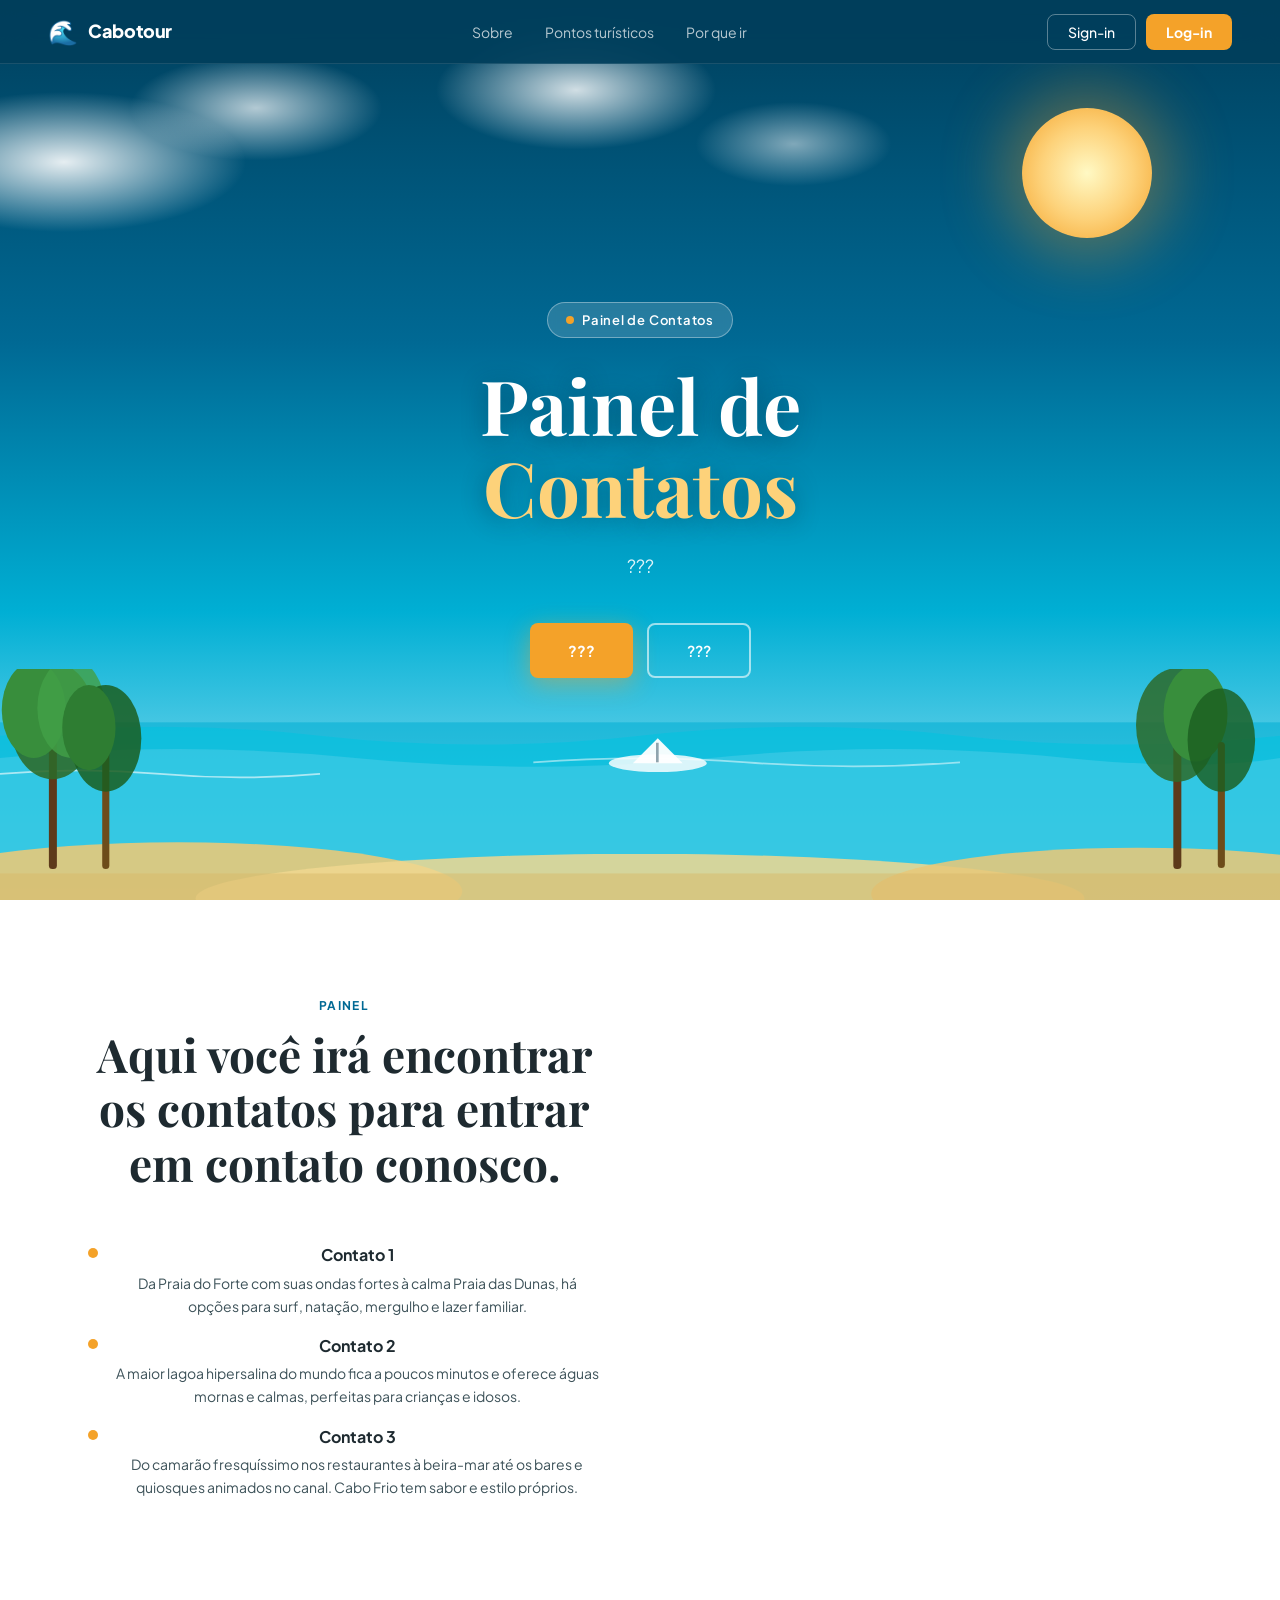
==== Protótipo Alta Fidelidade/Contatos/index.html @ bd6dac19 "commit" ====
<!DOCTYPE html>
<html lang="pt-BR">
<head>
    <meta charset="UTF-8">
    <meta name="viewport" content="width=device-width, initial-scale=1.0">
    <title>Cabotour - Contatos</title>
    <link rel="preconnect" href="https://fonts.googleapis.com" />
    <link rel="preconnect" href="https://fonts.gstatic.com" crossorigin />
    <link href="https://fonts.googleapis.com/css2?family=Plus+Jakarta+Sans:wght@400;500;600;700;800&family=Playfair+Display:ital,wght@0,700;1,700&display=swap" rel="stylesheet"/>
    <link rel="stylesheet" href="../CSS/style.css"/>
</head>
<body>
    
<!-- NAV -->
<nav>
  <a class="nav-logo" href="#">
    <span class="nav-logo-icon" aria-hidden="true">🌊</span>
    <span class="nav-brand">Cabotour</span>
  </a>
  <ul class="nav-links">
    <li><a href="#sobre">Sobre</a></li>
    <li><a href="#inicio">Pontos turísticos</a></li>
    <li><a href="#vantagens">Por que ir</a></li>
  </ul>
  <div class="nav-actions">
    <button class="btn-ghost">Sign-in</button>
    <button class="btn-solid">Log-in</button>
  </div>
</nav>

<!-- HERO -->
<section class="hero" id="sobre">
  <div class="hero-sun" aria-hidden="true"></div>
  <div class="hero-clouds" aria-hidden="true"></div>

  <div class="hero-content">
    <div class="hero-badge">
      <span class="hero-badge-dot" aria-hidden="true"></span>
      Painel de Contatos
    </div>
    <h1 class="hero-title">Painel de<br/><em>Contatos</em></h1>
    <p class="hero-sub">???</p>
    <div class="hero-actions">
      <button class="btn-hero-p" onclick="document.getElementById('pontos').scrollIntoView({behavior:'smooth'})">???</button>
      <button class="btn-hero-s" onclick="document.getElementById('sobre-nos').scrollIntoView({behavior:'smooth'})">???</button>
    </div>
  </div>

  <!-- Dune / beach transition -->
  <div class="hero-dunes" aria-hidden="true">
    <svg viewBox="0 0 1440 260" xmlns="http://www.w3.org/2000/svg" preserveAspectRatio="none">
      <!-- Sky backdrop -->
      <rect width="1440" height="260" fill="transparent"/>
      <!-- Sea -->
      <rect x="0" y="60" width="1440" height="200" fill="#00afd4" opacity="0.55"/>
      <path d="M0,75 Q180,55 360,75 Q540,95 720,75 Q900,55 1080,75 Q1260,95 1440,75 L1440,260 L0,260 Z" fill="#00c4e0" opacity="0.55"/>
      <path d="M0,100 Q200,80 400,100 Q600,120 800,100 Q1000,80 1200,100 Q1350,115 1440,100 L1440,260 L0,260 Z" fill="#5ecfe8" opacity="0.4"/>
      <!-- Sand / dunes -->
      <ellipse cx="200"  cy="250" rx="320" ry="55" fill="#e8c97a" opacity="0.9"/>
      <ellipse cx="720"  cy="258" rx="500" ry="50" fill="#f0d890" opacity="0.85"/>
      <ellipse cx="1280" cy="253" rx="300" ry="52" fill="#e8c97a" opacity="0.88"/>
      <rect x="0" y="230" width="1440" height="30" fill="#dab96a" opacity="0.5"/>
      <!-- Foam lines -->
      <path d="M0,118 Q90,110 180,118 Q270,126 360,118" stroke="rgba(255,255,255,0.6)" stroke-width="2" fill="none"/>
      <path d="M600,105 Q720,96 840,105 Q960,114 1080,105" stroke="rgba(255,255,255,0.5)" stroke-width="2" fill="none"/>
      <!-- Palm trees left -->
      <rect x="55"  y="60" width="9" height="165" rx="4" fill="#5d3a1a"/>
      <ellipse cx="59"  cy="58"  rx="48" ry="66" fill="#2d6a2a" opacity="0.88"/>
      <ellipse cx="38"  cy="46"  rx="36" ry="54" fill="#388e3c"/>
      <ellipse cx="80"  cy="44"  rx="38" ry="56" fill="#43a047" opacity="0.82"/>
      <rect x="115" y="80" width="8" height="145" rx="4" fill="#6d4c1a"/>
      <ellipse cx="119" cy="78"  rx="40" ry="60" fill="#1b5e20" opacity="0.85"/>
      <ellipse cx="100" cy="66"  rx="30" ry="48" fill="#2e7d32"/>
      <!-- Palm trees right -->
      <rect x="1320" y="65" width="9" height="160" rx="4" fill="#5d3a1a"/>
      <ellipse cx="1324" cy="63" rx="46" ry="64" fill="#2d6a2a" opacity="0.85"/>
      <ellipse cx="1345" cy="50" rx="36" ry="54" fill="#388e3c"/>
      <rect x="1370" y="82" width="8" height="142" rx="4" fill="#6d4c1a"/>
      <ellipse cx="1374" cy="80" rx="38" ry="58" fill="#1b5e20" opacity="0.82"/>
      <!-- Boat -->
      <ellipse cx="740" cy="106" rx="55" ry="10" fill="rgba(255,255,255,0.82)"/>
      <polygon points="740,78 768,106 712,106" fill="rgba(255,255,255,0.95)"/>
      <rect x="738" y="83" width="3" height="22" fill="#90a4ae"/>
    </svg>
  </div>
</section>

<!-- ABOUT -->
<section class="about" id="sobre-nos" style="text-align: center;">
  <div class="about-grid">
    <div>
      <p class="eyebrow">Painel</p>
      <h2 class="sec-title">Aqui você irá encontrar os contatos para entrar em contato conosco.</h2>
      <div class="features" style="display: inline-block; text-align: left;">
        <div class="feat" style="text-align: center; margin-bottom: 15px;">
          <div class="feat-dot"></div>
          <div>
            <div class="feat-title">Contato 1</div>
            <div class="feat-desc">Da Praia do Forte com suas ondas fortes à calma Praia das Dunas, há opções para surf, natação, mergulho e lazer familiar.</div>
          </div>
        </div>
        <div class="feat" style="text-align: center; margin-bottom: 15px;">
          <div class="feat-dot"></div>
          <div>
            <div class="feat-title">Contato 2</div>
            <div class="feat-desc">A maior lagoa hipersalina do mundo fica a poucos minutos e oferece águas mornas e calmas, perfeitas para crianças e idosos.</div>
          </div>
        </div>
        <div class="feat" style="text-align: center; margin-bottom: 15px;">
          <div class="feat-dot"></div>
          <div>
            <div class="feat-title">Contato 3</div>
            <div class="feat-desc">Do camarão fresquíssimo nos restaurantes à beira-mar até os bares e quiosques animados no canal. Cabo Frio tem sabor e estilo próprios.</div>
          </div>
        </div>
      </div>
    </div>
    </div>
  </div>
</section>


</body>
</html>
---- Protótipo Alta Fidelidade/CSS/style.css ----
*, *::before, *::after { box-sizing: border-box; margin: 0; padding: 0; }

:root {
  --ocean:  #006994;
  --ocean-d:#003f5c;
  --ocean-l:#0090c1;
  --sand:   #e8c97a;
  --sand-l: #f5e4b0;
  --sun:    #f4a229;
  --sun-l:  #fdd27a;
  --teal:   #00897b;
  --teal-l: #b2dfdb;
  --white:  #ffffff;
  --gray-900:#1e2a30;
  --gray-700:#3d5259;
  --gray-400:#7a9199;
  --gray-100:#dce9ed;
  --gray-50: #f0f7f9;
  --r-sm:8px; --r-md:14px; --r-lg:22px; --r-xl:36px;
  --font-d:'Playfair Display',Georgia,serif;
  --font-b:'Plus Jakarta Sans',system-ui,sans-serif;
}

html { scroll-behavior:smooth; }
body { font-family:var(--font-b); color:var(--gray-900); background:var(--white); line-height:1.6; }

/* NAV */
nav {
  position:fixed; top:0; left:0; right:0; z-index:100;
  display:flex; align-items:center; justify-content:space-between;
  padding:0 48px; height:64px;
  background:rgba(0,63,92,0.93);
  backdrop-filter:blur(14px);
  border-bottom:1px solid rgba(255,255,255,0.1);
}
.nav-logo { display:flex; align-items:center; gap:10px; text-decoration:none; }
.nav-logo-icon { font-size:24px; }
.nav-brand { font-size:18px; font-weight:800; color:#fff; letter-spacing:-0.02em; }
.nav-brand span { color:var(--sun-l); }
.nav-links { display:flex; gap:32px; list-style:none; }
.nav-links a { font-size:14px; color:rgba(255,255,255,0.72); text-decoration:none; transition:color .2s; }
.nav-links a:hover { color:#fff; }
.nav-actions { display:flex; gap:10px; }
.btn-ghost { background:transparent; border:1px solid rgba(255,255,255,0.35); color:#fff; padding:8px 20px; border-radius:var(--r-sm); font-size:14px; font-weight:500; cursor:pointer; font-family:var(--font-b); transition:background .2s; }
.btn-ghost:hover { background:rgba(255,255,255,0.12); }
.btn-solid { background:var(--sun); border:none; color:#fff; padding:8px 20px; border-radius:var(--r-sm); font-size:14px; font-weight:700; cursor:pointer; font-family:var(--font-b); transition:background .2s; }
.btn-solid:hover { background:var(--sun-l); color:var(--gray-900); }

/* HERO */
.hero {
  position:relative; min-height:100vh; display:flex; flex-direction:column;
  align-items:center; justify-content:center; overflow:hidden; padding:80px 24px 0;
  background:linear-gradient(180deg,#003f5c 0%,#006994 38%,#00afd4 68%,#5ecfe8 85%,#a8e6f0 100%);
}
.hero-sun {
  position:absolute; right:10%; top:12%; width:130px; height:130px; border-radius:50%;
  background:radial-gradient(circle,#fff9c4 0%,#fdd27a 50%,#f4a229 100%);
  box-shadow:0 0 60px 20px rgba(244,162,41,0.35);
}
.hero-clouds {
  position:absolute; inset:0; pointer-events:none;
  background-image:
    radial-gradient(ellipse 260px 100px at 5% 18%,rgba(255,255,255,0.9) 0%,transparent 70%),
    radial-gradient(ellipse 180px 75px at 20% 12%,rgba(255,255,255,0.7) 0%,transparent 70%),
    radial-gradient(ellipse 200px 85px at 45% 10%,rgba(255,255,255,0.82) 0%,transparent 70%),
    radial-gradient(ellipse 140px 60px at 62% 16%,rgba(255,255,255,0.5) 0%,transparent 70%);
}
.hero-dunes { position:absolute; bottom:0; left:0; right:0; line-height:0; }
.hero-dunes svg { display:block; width:100%; }
.hero-content { position:relative; z-index:2; text-align:center; max-width:700px; }
.hero-badge {
  display:inline-flex; align-items:center; gap:8px;
  background:rgba(255,255,255,0.15); border:1px solid rgba(255,255,255,0.35);
  color:#fff; font-size:13px; font-weight:600; letter-spacing:.06em;
  padding:7px 18px; border-radius:999px; margin-bottom:26px; backdrop-filter:blur(4px);
}
.hero-badge-dot { width:8px; height:8px; border-radius:50%; background:var(--sun); display:inline-block; }
.hero-title {
  font-family:var(--font-d); font-size:clamp(44px,7vw,76px); line-height:1.08;
  color:#fff; text-shadow:0 3px 24px rgba(0,40,60,0.4); margin-bottom:22px;
}
.hero-title em { font-style:normal; color:var(--sun-l); }
.hero-sub { font-size:18px; color:rgba(255,255,255,0.88); line-height:1.72; margin-bottom:42px; max-width:540px; margin-left:auto; margin-right:auto; }
.hero-actions { display:flex; gap:14px; justify-content:center; flex-wrap:wrap; }
.btn-hero-p { background:var(--sun); color:#fff; border:none; padding:16px 38px; border-radius:var(--r-sm); font-size:15px; font-weight:700; cursor:pointer; font-family:var(--font-b); box-shadow:0 6px 24px rgba(244,162,41,0.45); transition:transform .15s,box-shadow .15s; }
.btn-hero-p:hover { transform:translateY(-2px); box-shadow:0 10px 32px rgba(244,162,41,0.55); }
.btn-hero-s { background:transparent; color:#fff; border:2px solid rgba(255,255,255,0.6); padding:16px 38px; border-radius:var(--r-sm); font-size:15px; font-weight:600; cursor:pointer; font-family:var(--font-b); transition:background .2s; }
.btn-hero-s:hover { background:rgba(255,255,255,0.12); }
.hero-stats {
  position:relative; z-index:2; display:flex; gap:48px; margin-top:56px; margin-bottom:200px;
  padding:26px 48px; background:rgba(0,40,70,0.4); border:1px solid rgba(255,255,255,0.18);
  border-radius:var(--r-md); backdrop-filter:blur(10px); flex-wrap:wrap; justify-content:center;
}
.stat-num { font-size:28px; font-weight:800; color:#fff; }
.stat-label { font-size:13px; color:rgba(255,255,255,0.65); margin-top:2px; }

/* ABOUT */
.about { padding:96px 48px; max-width:1200px; margin:0 auto; }
.eyebrow { font-size:12px; font-weight:700; letter-spacing:.12em; text-transform:uppercase; color:var(--ocean); margin-bottom:12px; }
.sec-title { font-family:var(--font-d); font-size:clamp(28px,4vw,46px); color:var(--gray-900); line-height:1.18; margin-bottom:16px; }
.sec-sub { font-size:17px; color:var(--gray-700); max-width:540px; line-height:1.75; }
.about-grid { display:grid; grid-template-columns:1fr 1fr; gap:80px; align-items:center; }
.about-visual {
  position:relative; border-radius:var(--r-lg); overflow:hidden;
  aspect-ratio:4/3; background:linear-gradient(135deg,#cceef8,#8dd5ed);
}
.about-visual svg { width:100%; height:100%; display:block; }
.about-badge {
  position:absolute; bottom:22px; left:22px;
  background:#fff; border-radius:var(--r-sm);
  padding:14px 18px; box-shadow:0 8px 30px rgba(0,0,0,0.14);
  display:flex; align-items:center; gap:12px;
}
.badge-ic { width:40px; height:40px; background:#e0f4f8; border-radius:50%; display:flex; align-items:center; justify-content:center; font-size:20px; }
.badge-main { font-size:15px; font-weight:700; color:var(--gray-900); }
.badge-sub { font-size:12px; color:var(--gray-700); }
.features { display:flex; flex-direction:column; gap:26px; margin-top:36px; }
.feat { display:flex; gap:16px; align-items:flex-start; }
.feat-dot { width:10px; height:10px; border-radius:50%; background:var(--sun); margin-top:6px; flex-shrink:0; }
.feat-title { font-size:16px; font-weight:700; color:var(--gray-900); margin-bottom:4px; }
.feat-desc { font-size:14px; color:var(--gray-700); line-height:1.65; }

/* ATRATIVOS */
.atrativos { padding:96px 48px; background:var(--gray-50); }
.atrativos-inner { max-width:1200px; margin:0 auto; }
.atrativos-head { text-align:center; margin-bottom:64px; }
.cards-grid { display:grid; grid-template-columns:repeat(auto-fit,minmax(240px,1fr)); gap:22px; }
.atr-card {
  background:var(--white); border:1px solid var(--gray-100); border-radius:var(--r-md);
  padding:30px 26px; transition:transform .2s,box-shadow .2s;
}
.atr-card:hover { transform:translateY(-4px); box-shadow:0 14px 40px rgba(0,105,148,0.1); }
.atr-icon { width:54px; height:54px; border-radius:var(--r-sm); display:flex; align-items:center; justify-content:center; font-size:26px; margin-bottom:18px; }
.ic-ocean { background:#e0f4fb; }
.ic-sun   { background:#fff3dc; }
.ic-teal  { background:#e0f2f1; }
.ic-dune  { background:#fdf0dc; }
.atr-title { font-size:17px; font-weight:700; color:var(--gray-900); margin-bottom:8px; }
.atr-desc  { font-size:14px; color:var(--gray-700); line-height:1.7; }

/* PONTOS TURÍSTICOS */
.pontos { padding:96px 48px; max-width:1200px; margin:0 auto; }
.pontos-head { display:flex; justify-content:space-between; align-items:flex-end; margin-bottom:48px; flex-wrap:wrap; gap:20px; }
.btn-link { background:none; border:none; color:var(--ocean); font-size:14px; font-weight:700; cursor:pointer; font-family:var(--font-b); padding:0; }
.dest-grid { display:grid; grid-template-columns:2fr 1fr 1fr; grid-template-rows:300px 200px; gap:16px; }
.dest-card { border-radius:var(--r-md); overflow:hidden; position:relative; cursor:pointer; }
.dest-card:first-child { grid-row:1/3; }
.dest-bg { width:100%; height:100%; display:block; }
.dest-ov { position:absolute; inset:0; background:linear-gradient(to top,rgba(0,30,50,0.85) 0%,transparent 55%); }
.dest-info { position:absolute; bottom:0; left:0; right:0; padding:20px 22px; }
.dest-tag { display:inline-block; background:rgba(255,255,255,0.2); border:1px solid rgba(255,255,255,0.3); color:#fff; font-size:11px; font-weight:700; letter-spacing:.08em; text-transform:uppercase; padding:4px 10px; border-radius:999px; margin-bottom:8px; }
.dest-name { font-size:20px; font-weight:700; color:#fff; margin-bottom:4px; }
.dest-card:first-child .dest-name { font-size:28px; }
.dest-det { font-size:13px; color:rgba(255,255,255,0.8); }
.dest-price { font-size:15px; font-weight:700; color:var(--sun-l); margin-top:6px; }

/* PROMO */
.promo-wrap { padding:0 48px 96px; }
.promo-inner {
  max-width:1200px; margin:0 auto;
  background:linear-gradient(130deg,var(--ocean-d) 0%,var(--ocean) 55%,var(--ocean-l) 100%);
  border-radius:var(--r-xl); padding:72px 64px;
  display:grid; grid-template-columns:1fr auto; align-items:center; gap:48px;
  position:relative; overflow:hidden;
}
.promo-deco  { position:absolute; right:-60px; top:-60px; width:280px; height:280px; border-radius:50%; background:rgba(255,255,255,0.06); }
.promo-deco2 { position:absolute; right:80px; bottom:-80px; width:200px; height:200px; border-radius:50%; background:rgba(255,255,255,0.04); }
.promo-label { font-size:12px; font-weight:700; letter-spacing:.12em; text-transform:uppercase; color:var(--sun-l); margin-bottom:14px; }
.promo-title { font-family:var(--font-d); font-size:clamp(26px,3.5vw,44px); color:#fff; line-height:1.15; margin-bottom:16px; }
.promo-desc  { font-size:16px; color:rgba(255,255,255,0.8); line-height:1.72; max-width:480px; }
.promo-btns  { display:flex; flex-direction:column; gap:12px; align-items:flex-start; flex-shrink:0; }
.btn-cta { background:var(--sun); color:#fff; border:none; padding:17px 38px; border-radius:var(--r-sm); font-size:15px; font-weight:700; cursor:pointer; font-family:var(--font-b); white-space:nowrap; transition:transform .15s; }
.btn-cta:hover { transform:scale(1.03); }
.promo-note { font-size:12px; color:rgba(255,255,255,0.5); }

/* DEPOIMENTOS */
.depoi { padding:96px 48px; background:var(--gray-50); }
.depoi-inner { max-width:1200px; margin:0 auto; }
.depoi-head { text-align:center; margin-bottom:56px; }
.depoi-grid { display:grid; grid-template-columns:repeat(auto-fit,minmax(280px,1fr)); gap:22px; }
.dep-card { background:var(--white); border:1px solid var(--gray-100); border-radius:var(--r-md); padding:28px; }
.dep-stars { color:#f4a229; font-size:16px; margin-bottom:14px; letter-spacing:2px; }
.dep-text  { font-size:15px; color:var(--gray-700); line-height:1.78; margin-bottom:20px; font-style:italic; }
.dep-author { display:flex; align-items:center; gap:12px; }
.dep-av { width:40px; height:40px; border-radius:50%; display:flex; align-items:center; justify-content:center; font-size:14px; font-weight:700; }
.av1 { background:#dff2f8; color:var(--ocean-d); }
.av2 { background:#e0f2f1; color:var(--teal); }
.av3 { background:#fff3dc; color:#8a5a00; }
.dep-name { font-size:14px; font-weight:700; color:var(--gray-900); }
.dep-loc  { font-size:12px; color:var(--gray-700); }

/* FOOTER */
footer { background:var(--ocean-d); padding:64px 48px 32px; }
.foot-inner { max-width:1200px; margin:0 auto; }
.foot-top { display:grid; grid-template-columns:2fr 1fr 1fr 1fr; gap:48px; margin-bottom:48px; }
.foot-brand-name { font-size:19px; font-weight:800; color:#fff; margin:14px 0 12px; }
.foot-brand-name span { color:var(--sun-l); }
.foot-desc { font-size:14px; color:rgba(255,255,255,0.5); line-height:1.7; }
.foot-col-title { font-size:12px; font-weight:700; letter-spacing:.1em; text-transform:uppercase; color:var(--sun-l); margin-bottom:18px; }
.foot-links { list-style:none; display:flex; flex-direction:column; gap:10px; }
.foot-links a { font-size:14px; color:rgba(255,255,255,0.55); text-decoration:none; transition:color .2s; }
.foot-links a:hover { color:#fff; }
.foot-bottom { border-top:1px solid rgba(255,255,255,0.1); padding-top:24px; display:flex; justify-content:space-between; align-items:center; flex-wrap:wrap; gap:12px; }
.foot-copy { font-size:13px; color:rgba(255,255,255,0.35); }
.foot-legal { display:flex; gap:24px; }
.foot-legal a { font-size:13px; color:rgba(255,255,255,0.35); text-decoration:none; transition:color .2s; }
.foot-legal a:hover { color:rgba(255,255,255,0.8); }

/* UTILITÁRIOS (substituem style inline no HTML) */
.text-center { text-align: center; }
.mx-auto { margin-left: auto; margin-right: auto; }
.max-w-500 { max-width: 500px; }
.mb-0 { margin-bottom: 0; }
.foot-emoji { font-size: 28px; }

/* RESPONSIVE */
@media(max-width:900px){
  nav { padding:0 24px; }
  .nav-links { display:none; }
  .about-grid { grid-template-columns:1fr; gap:48px; }
  .dest-grid { grid-template-columns:1fr 1fr; grid-template-rows:auto; }
  .dest-card:first-child { grid-column:1/-1; grid-row:auto; height:280px; }
  .promo-inner { grid-template-columns:1fr; padding:48px 32px; }
  .foot-top { grid-template-columns:1fr 1fr; }
  .about,.atrativos,.pontos,.promo-wrap,.depoi,footer { padding-left:24px; padding-right:24px; }
}
@media(max-width:600px){
  .hero-stats { gap:24px; padding:20px 24px; margin-bottom:180px; }
  .dest-grid { grid-template-columns:1fr; }
  .dest-card:first-child { height:260px; }
  .foot-top { grid-template-columns:1fr; }
  .foot-bottom { flex-direction:column; align-items:flex-start; }
  .hero-sun { width:80px; height:80px; }
}
@media(prefers-reduced-motion:reduce){
  .atr-card,.btn-hero-p,.btn-cta { transition:none; }
}
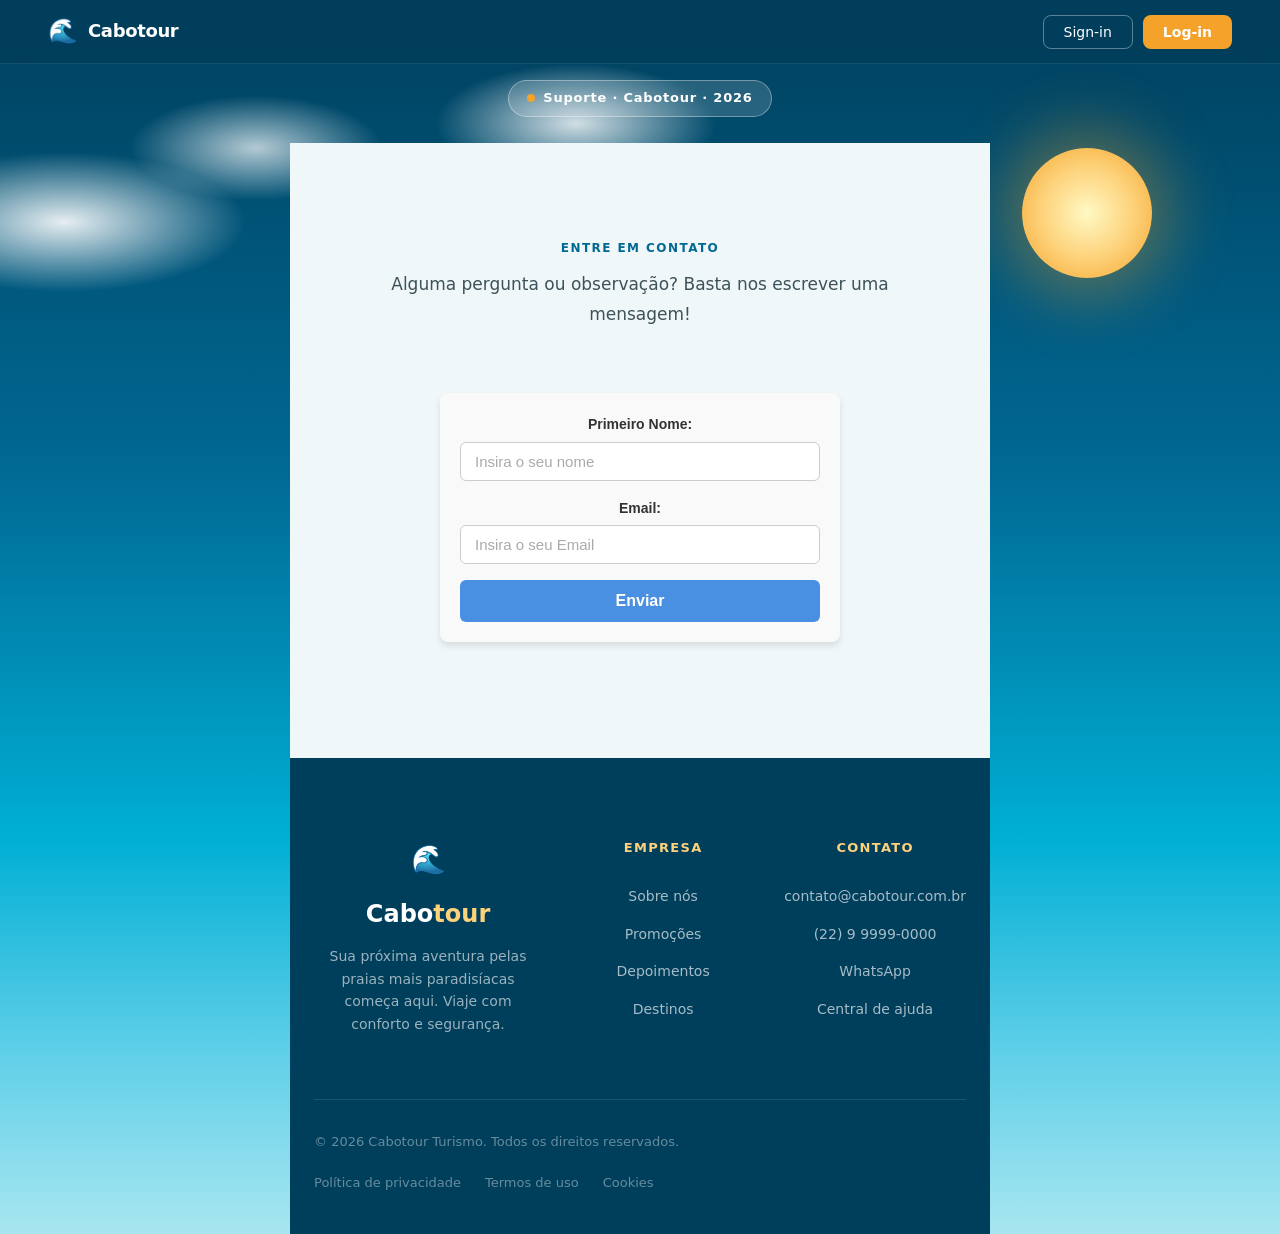
==== commit 46171642: "commit" ====
--- a/Protótipo Alta Fidelidade/Contatos/index.html
+++ b/Protótipo Alta Fidelidade/Contatos/index.html
@@ -1,34 +1,23 @@
 <!DOCTYPE html>
 <html lang="pt-BR">
 <head>
-    <meta charset="UTF-8">
-    <meta name="viewport" content="width=device-width, initial-scale=1.0">
-    <title>Cabotour - Contatos</title>
-    <link rel="preconnect" href="https://fonts.googleapis.com" />
-    <link rel="preconnect" href="https://fonts.gstatic.com" crossorigin />
-    <link href="https://fonts.googleapis.com/css2?family=Plus+Jakarta+Sans:wght@400;500;600;700;800&family=Playfair+Display:ital,wght@0,700;1,700&display=swap" rel="stylesheet"/>
-    <link rel="stylesheet" href="../CSS/style.css"/>
+  <meta charset="UTF-8">
+  <meta name="viewport" content="width=device-width, initial-scale=1.0">
+  <link rel="stylesheet" href="style.css"/>
+  <title>Contatos</title>
 </head>
 <body>
-    
-<!-- NAV -->
-<nav>
-  <a class="nav-logo" href="#">
+  <nav>
+  <a class="nav-logo" href="/Protótipo Alta Fidelidade/Cabotour/index.html">
     <span class="nav-logo-icon" aria-hidden="true">🌊</span>
     <span class="nav-brand">Cabotour</span>
   </a>
-  <ul class="nav-links">
-    <li><a href="#sobre">Sobre</a></li>
-    <li><a href="#inicio">Pontos turísticos</a></li>
-    <li><a href="#vantagens">Por que ir</a></li>
-  </ul>
   <div class="nav-actions">
     <button class="btn-ghost">Sign-in</button>
     <button class="btn-solid">Log-in</button>
   </div>
 </nav>
 
-<!-- HERO -->
 <section class="hero" id="sobre">
   <div class="hero-sun" aria-hidden="true"></div>
   <div class="hero-clouds" aria-hidden="true"></div>
@@ -36,88 +25,81 @@
   <div class="hero-content">
     <div class="hero-badge">
       <span class="hero-badge-dot" aria-hidden="true"></span>
-      Painel de Contatos
+      Suporte · Cabotour · 2026
     </div>
-    <h1 class="hero-title">Painel de<br/><em>Contatos</em></h1>
-    <p class="hero-sub">???</p>
-    <div class="hero-actions">
-      <button class="btn-hero-p" onclick="document.getElementById('pontos').scrollIntoView({behavior:'smooth'})">???</button>
-      <button class="btn-hero-s" onclick="document.getElementById('sobre-nos').scrollIntoView({behavior:'smooth'})">???</button>
+
+<section class="atrativos" id="vantagens">
+  <div class="atrativos-inner">
+    <div class="atrativos-head">
+      <p class="eyebrow">Entre em Contato</p>
+      <p class="sec-sub" style="margin:0 auto;text-align:center;max-width:500px;">Alguma pergunta ou observação? Basta nos escrever uma mensagem!</p>
+    </div>
+  <form class="chamado">
+    <div class="chnome">
+    <label for="pnome">Primeiro Nome:</label>
+    <input type="text" id="pnome"
+           name="nome"
+           placeholder="Insira o seu nome" required>
+    </div>
+
+  <div class="chemail">
+    <label for="email">Email:</label>
+    <input type="text" id="email"
+           name="email"
+           placeholder="Insira o seu Email" required>
+</div>
+
+    <button type="submit">Enviar</button>
+  </form>
+</section>
+
+<!-- FOOTER -->
+<footer id="contato">
+  <div class="foot-inner">
+    <div class="foot-top">
+      
+      <!-- Coluna 1: Marca e Descrição -->
+      <div class="foot-brand">
+        <span style="font-size:28px;" aria-hidden="true">🌊</span>
+        <div class="foot-brand-name">Cabo<span>tour</span></div>
+        <p class="foot-desc">Sua próxima aventura pelas praias mais paradisíacas começa aqui. Viaje com conforto e segurança.</p>
+      </div>
+
+      <!-- Coluna 2: Links Rápidos (Nova para preencher o layout) -->
+      <div>
+        <div class="foot-col-title">Empresa</div>
+        <ul class="foot-links">
+          <li><a href="/Protótipo Alta Fidelidade/Sobre/index.html">Sobre nós</a></li>
+          <li><a href="/Protótipo Alta Fidelidade/PromoPage/index.html">Promoções</a></li>
+          <li><a href="#">Depoimentos</a></li>
+          <li><a href="#">Destinos</a></li>
+        </ul>
+      </div>
+
+      <!-- Coluna 3: Contatos -->
+      <div>
+        <div class="foot-col-title">Contato</div>
+        <ul class="foot-links">
+          <li><a href="mailto:contato@cabotour.com.br">contato@cabotour.com.br</a></li>
+          <li><a href="tel:22999990000">(22) 9 9999-0000</a></li>
+          <li><a href="#">WhatsApp</a></li>
+          <li><a href="#">Central de ajuda</a></li>
+        </ul>
+      </div>
+
+    </div>
+
+    <!-- Parte Inferior -->
+    <div class="foot-bottom">
+      <span class="foot-copy">© 2026 Cabotour Turismo. Todos os direitos reservados.</span>
+      <div class="foot-legal">
+        <a href="#">Política de privacidade</a>
+        <a href="#">Termos de uso</a>
+        <a href="#">Cookies</a>
+      </div>
     </div>
   </div>
-
-  <!-- Dune / beach transition -->
-  <div class="hero-dunes" aria-hidden="true">
-    <svg viewBox="0 0 1440 260" xmlns="http://www.w3.org/2000/svg" preserveAspectRatio="none">
-      <!-- Sky backdrop -->
-      <rect width="1440" height="260" fill="transparent"/>
-      <!-- Sea -->
-      <rect x="0" y="60" width="1440" height="200" fill="#00afd4" opacity="0.55"/>
-      <path d="M0,75 Q180,55 360,75 Q540,95 720,75 Q900,55 1080,75 Q1260,95 1440,75 L1440,260 L0,260 Z" fill="#00c4e0" opacity="0.55"/>
-      <path d="M0,100 Q200,80 400,100 Q600,120 800,100 Q1000,80 1200,100 Q1350,115 1440,100 L1440,260 L0,260 Z" fill="#5ecfe8" opacity="0.4"/>
-      <!-- Sand / dunes -->
-      <ellipse cx="200"  cy="250" rx="320" ry="55" fill="#e8c97a" opacity="0.9"/>
-      <ellipse cx="720"  cy="258" rx="500" ry="50" fill="#f0d890" opacity="0.85"/>
-      <ellipse cx="1280" cy="253" rx="300" ry="52" fill="#e8c97a" opacity="0.88"/>
-      <rect x="0" y="230" width="1440" height="30" fill="#dab96a" opacity="0.5"/>
-      <!-- Foam lines -->
-      <path d="M0,118 Q90,110 180,118 Q270,126 360,118" stroke="rgba(255,255,255,0.6)" stroke-width="2" fill="none"/>
-      <path d="M600,105 Q720,96 840,105 Q960,114 1080,105" stroke="rgba(255,255,255,0.5)" stroke-width="2" fill="none"/>
-      <!-- Palm trees left -->
-      <rect x="55"  y="60" width="9" height="165" rx="4" fill="#5d3a1a"/>
-      <ellipse cx="59"  cy="58"  rx="48" ry="66" fill="#2d6a2a" opacity="0.88"/>
-      <ellipse cx="38"  cy="46"  rx="36" ry="54" fill="#388e3c"/>
-      <ellipse cx="80"  cy="44"  rx="38" ry="56" fill="#43a047" opacity="0.82"/>
-      <rect x="115" y="80" width="8" height="145" rx="4" fill="#6d4c1a"/>
-      <ellipse cx="119" cy="78"  rx="40" ry="60" fill="#1b5e20" opacity="0.85"/>
-      <ellipse cx="100" cy="66"  rx="30" ry="48" fill="#2e7d32"/>
-      <!-- Palm trees right -->
-      <rect x="1320" y="65" width="9" height="160" rx="4" fill="#5d3a1a"/>
-      <ellipse cx="1324" cy="63" rx="46" ry="64" fill="#2d6a2a" opacity="0.85"/>
-      <ellipse cx="1345" cy="50" rx="36" ry="54" fill="#388e3c"/>
-      <rect x="1370" y="82" width="8" height="142" rx="4" fill="#6d4c1a"/>
-      <ellipse cx="1374" cy="80" rx="38" ry="58" fill="#1b5e20" opacity="0.82"/>
-      <!-- Boat -->
-      <ellipse cx="740" cy="106" rx="55" ry="10" fill="rgba(255,255,255,0.82)"/>
-      <polygon points="740,78 768,106 712,106" fill="rgba(255,255,255,0.95)"/>
-      <rect x="738" y="83" width="3" height="22" fill="#90a4ae"/>
-    </svg>
-  </div>
-</section>
-
-<!-- ABOUT -->
-<section class="about" id="sobre-nos" style="text-align: center;">
-  <div class="about-grid">
-    <div>
-      <p class="eyebrow">Painel</p>
-      <h2 class="sec-title">Aqui você irá encontrar os contatos para entrar em contato conosco.</h2>
-      <div class="features" style="display: inline-block; text-align: left;">
-        <div class="feat" style="text-align: center; margin-bottom: 15px;">
-          <div class="feat-dot"></div>
-          <div>
-            <div class="feat-title">Contato 1</div>
-            <div class="feat-desc">Da Praia do Forte com suas ondas fortes à calma Praia das Dunas, há opções para surf, natação, mergulho e lazer familiar.</div>
-          </div>
-        </div>
-        <div class="feat" style="text-align: center; margin-bottom: 15px;">
-          <div class="feat-dot"></div>
-          <div>
-            <div class="feat-title">Contato 2</div>
-            <div class="feat-desc">A maior lagoa hipersalina do mundo fica a poucos minutos e oferece águas mornas e calmas, perfeitas para crianças e idosos.</div>
-          </div>
-        </div>
-        <div class="feat" style="text-align: center; margin-bottom: 15px;">
-          <div class="feat-dot"></div>
-          <div>
-            <div class="feat-title">Contato 3</div>
-            <div class="feat-desc">Do camarão fresquíssimo nos restaurantes à beira-mar até os bares e quiosques animados no canal. Cabo Frio tem sabor e estilo próprios.</div>
-          </div>
-        </div>
-      </div>
-    </div>
-    </div>
-  </div>
-</section>
+</footer>
 
 
 </body>
--- a/Protótipo Alta Fidelidade/Contatos/style.css
+++ b/Protótipo Alta Fidelidade/Contatos/style.css
@@ -0,0 +1,300 @@
+*, *::before, *::after { box-sizing: border-box; margin: 0; padding: 0; }
+
+:root {
+  --ocean:  #006994;
+  --ocean-d:#003f5c;
+  --ocean-l:#0090c1;
+  --sand:   #e8c97a;
+  --sand-l: #f5e4b0;
+  --sun:    #f4a229;
+  --sun-l:  #fdd27a;
+  --teal:   #00897b;
+  --teal-l: #b2dfdb;
+  --white:  #ffffff;
+  --gray-900:#1e2a30;
+  --gray-700:#3d5259;
+  --gray-400:#7a9199;
+  --gray-100:#dce9ed;
+  --gray-50: #f0f7f9;
+  --r-sm:8px; --r-md:14px; --r-lg:22px; --r-xl:36px;
+  --font-d:'Playfair Display',Georgia,serif;
+  --font-b:'Plus Jakarta Sans',system-ui,sans-serif;
+}
+
+html { scroll-behavior:smooth; }
+body { font-family:var(--font-b); color:var(--gray-900); background:var(--white); line-height:1.6; }
+
+
+nav {
+  position:fixed; top:0; left:0; right:0; z-index:100;
+  display:flex; align-items:center; justify-content:space-between;
+  padding:0 48px; height:64px;
+  background:rgba(0,63,92,0.93);
+  backdrop-filter:blur(14px);
+  border-bottom:1px solid rgba(255,255,255,0.1);
+}
+.nav-logo { display:flex; align-items:center; gap:10px; text-decoration:none; }
+.nav-logo-icon { font-size:24px; }
+.nav-brand { font-size:18px; font-weight:800; color:#fff; letter-spacing:-0.02em; }
+.nav-brand span { color:var(--sun-l); }
+.nav-links { display:flex; gap:32px; list-style:none; }
+.nav-links a { font-size:14px; color:rgba(255,255,255,0.72); text-decoration:none; transition:color .2s; }
+.nav-links a:hover { color:#fff; }
+.nav-actions { display:flex; gap:10px; }
+.btn-ghost { background:transparent; border:1px solid rgba(255,255,255,0.35); color:#fff; padding:8px 20px; border-radius:var(--r-sm); font-size:14px; font-weight:500; cursor:pointer; font-family:var(--font-b); transition:background .2s; }
+.btn-ghost:hover { background:rgba(255,255,255,0.12); }
+.btn-solid { background:var(--sun); border:none; color:#fff; padding:8px 20px; border-radius:var(--r-sm); font-size:14px; font-weight:700; cursor:pointer; font-family:var(--font-b); transition:background .2s; }
+.btn-solid:hover { background:var(--sun-l); color:var(--gray-900); }
+
+
+.hero {
+  position:relative; min-height:100vh; display:flex; flex-direction:column;
+  align-items:center; justify-content:center; overflow:hidden; padding:80px 24px 0;
+  background:linear-gradient(180deg,#003f5c 0%,#006994 38%,#00afd4 68%,#5ecfe8 85%,#a8e6f0 100%);
+}
+.hero-sun {
+  position:absolute; right:10%; top:12%; width:130px; height:130px; border-radius:50%;
+  background:radial-gradient(circle,#fff9c4 0%,#fdd27a 50%,#f4a229 100%);
+  box-shadow:0 0 60px 20px rgba(244,162,41,0.35);
+}
+.hero-clouds {
+  position:absolute; inset:0; pointer-events:none;
+  background-image:
+    radial-gradient(ellipse 260px 100px at 5% 18%,rgba(255,255,255,0.9) 0%,transparent 70%),
+    radial-gradient(ellipse 180px 75px at 20% 12%,rgba(255,255,255,0.7) 0%,transparent 70%),
+    radial-gradient(ellipse 200px 85px at 45% 10%,rgba(255,255,255,0.82) 0%,transparent 70%),
+    radial-gradient(ellipse 140px 60px at 62% 16%,rgba(255,255,255,0.5) 0%,transparent 70%);
+}
+.hero-dunes { position:absolute; bottom:0; left:0; right:0; line-height:0; }
+.hero-dunes svg { display:block; width:100%; }
+.hero-content { position:relative; z-index:2; text-align:center; max-width:700px; }
+.hero-badge {
+  display:inline-flex; align-items:center; gap:8px;
+  background:rgba(255,255,255,0.15); border:1px solid rgba(255,255,255,0.35);
+  color:#fff; font-size:13px; font-weight:600; letter-spacing:.06em;
+  padding:7px 18px; border-radius:999px; margin-bottom:26px; backdrop-filter:blur(4px);
+}
+.hero-badge-dot { width:8px; height:8px; border-radius:50%; background:var(--sun); display:inline-block; }
+.btn-ct1 { background:var(--sun); color:#fff; border:none; padding:16px 38px; border-radius:var(--r-sm); font-size:15px; font-weight:700; cursor:pointer; font-family:var(--font-b); box-shadow:0 6px 24px rgba(244,162,41,0.45); transition:transform .15s,box-shadow .15s; }
+.btn-ct1:hover { transform:translateY(-2px); box-shadow:0 10px 32px rgba(244,162,41,0.55); }
+.btn-ct2 { background:var(--sun); color:#fff; border:none; padding:16px 38px; border-radius:var(--r-sm); font-size:15px; font-weight:700; cursor:pointer; font-family:var(--font-b); box-shadow:0 6px 24px rgba(244,162,41,0.45); transition:transform .15s,box-shadow .15s; }
+.btn-ct2:hover { transform:translateY(-2px); box-shadow:0 10px 32px rgba(244,162,41,0.55); }
+
+.chamado {
+  max-width: 400px;
+  margin: 20px auto;
+  padding: 20px;
+  background-color: #f9f9f9;
+  border-radius: 8px;
+  box-shadow: 0 4px 6px rgba(0, 0, 0, 0.1);
+  font-family: 'Segoe UI', Tahoma, Geneva, Verdana, sans-serif;
+}
+
+.chnome, .chemail {
+  display: flex;
+  flex-direction: column;
+  margin-bottom: 16px;
+}
+
+.chamado label {
+  font-size: 14px;
+  font-weight: 600;
+  color: #333;
+  margin-bottom: 6px;
+}
+
+.chamado input[type="text"] {
+  padding: 10px 14px;
+  font-size: 15px;
+  border: 1px solid #ccc;
+  border-radius: 6px;
+  background-color: #fff;
+  color: #333;
+  outline: none;
+  transition: border-color 0.2s ease, box-shadow 0.2s ease;
+}
+
+.chamado input[type="text"]:focus {
+  border-color: #4a90e2;
+  box-shadow: 0 0 0 3px rgba(74, 144, 226, 0.2);
+}
+
+.chamado input[type="text"]::placeholder {
+  color: #aaa;
+}
+
+.chamado button[type="submit"] {
+  width: 100%;
+  padding: 12px;
+  background-color: #4a90e2;
+  color: white;
+  border: none;
+  border-radius: 6px;
+  font-size: 16px;
+  font-weight: bold;
+  cursor: pointer;
+  transition: background-color 0.2s ease;
+}
+
+.chamado button[type="submit"]:hover {
+  background-color: #357abd;
+}
+
+.stat-num { font-size:28px; font-weight:800; color:#fff; }
+.stat-label { font-size:13px; color:rgba(255,255,255,0.65); margin-top:2px; }
+
+
+.about { padding:96px 48px; max-width:1200px; margin:0 auto; }
+.eyebrow { font-size:12px; font-weight:700; letter-spacing:.12em; text-transform:uppercase; color:var(--ocean); margin-bottom:12px; }
+.sec-title { font-family:var(--font-d); font-size:clamp(28px,4vw,46px); color:var(--gray-900); line-height:1.18; margin-bottom:16px; }
+.sec-sub { font-size:17px; color:var(--gray-700); max-width:540px; line-height:1.75; }
+.about-grid { display:grid; grid-template-columns:1fr 1fr; gap:80px; align-items:center; }
+.about-visual {
+  position:relative; border-radius:var(--r-lg); overflow:hidden;
+  aspect-ratio:4/3; background:linear-gradient(135deg,#cceef8,#8dd5ed);
+}
+.about-visual svg { width:100%; height:100%; display:block; }
+.about-badge {
+  position:absolute; bottom:22px; left:22px;
+  background:#fff; border-radius:var(--r-sm);
+  padding:14px 18px; box-shadow:0 8px 30px rgba(0,0,0,0.14);
+  display:flex; align-items:center; gap:12px;
+}
+.badge-ic { width:40px; height:40px; background:#e0f4f8; border-radius:50%; display:flex; align-items:center; justify-content:center; font-size:20px; }
+.badge-main { font-size:15px; font-weight:700; color:var(--gray-900); }
+.badge-sub { font-size:12px; color:var(--gray-700); }
+.features { display:flex; flex-direction:column; gap:26px; margin-top:36px; }
+.feat { display:flex; gap:16px; align-items:flex-start; }
+.feat-dot { width:10px; height:10px; border-radius:50%; background:var(--sun); margin-top:6px; flex-shrink:0; }
+.feat-title { font-size:16px; font-weight:700; color:var(--gray-900); margin-bottom:4px; }
+.feat-desc { font-size:14px; color:var(--gray-700); line-height:1.65; }
+
+
+.atrativos { padding:96px 48px; background:var(--gray-50); }
+.atrativos-inner { max-width:1200px; margin:0 auto; }
+.atrativos-head { text-align:center; margin-bottom:64px; }
+.cards-grid { display:grid; grid-template-columns:repeat(auto-fit,minmax(240px,1fr)); gap:22px; }
+.atr-card {
+  background:var(--white); border:1px solid var(--gray-100); border-radius:var(--r-md);
+  padding:30px 26px; transition:transform .2s,box-shadow .2s;
+}
+.atr-card:hover { transform:translateY(-4px); box-shadow:0 14px 40px rgba(0,105,148,0.1); }
+.atr-icon { width:54px; height:54px; border-radius:var(--r-sm); display:flex; align-items:center; justify-content:center; font-size:26px; margin-bottom:18px; }
+.ic-ocean { background:#e0f4fb; }
+.ic-sun   { background:#fff3dc; }
+.ic-teal  { background:#e0f2f1; }
+.ic-dune  { background:#fdf0dc; }
+.atr-title { font-size:17px; font-weight:700; color:var(--gray-900); margin-bottom:8px; }
+.atr-desc  { font-size:14px; color:var(--gray-700); line-height:1.7; }
+
+
+footer { 
+  background: var(--ocean-d, #0d253f); 
+  padding: 80px 24px 40px; 
+  font-family: 'Segoe UI', system-ui, sans-serif;
+}
+
+.foot-inner { 
+  max-width: 1200px; 
+  margin: 0 auto; 
+}
+
+
+.foot-top { 
+  display: grid; 
+  grid-template-columns: 2fr 1fr 1fr; 
+  gap: 64px; 
+  margin-bottom: 64px; 
+}
+
+.foot-brand-name { 
+  font-size: 24px; 
+  font-weight: 800; 
+  color: #fff; 
+  margin: 12px 0; 
+}
+
+.foot-brand-name span { 
+  color: var(--sun-l, #f5a623); 
+}
+
+.foot-desc { 
+  font-size: 14px; 
+  color: rgba(255,255,255,0.6); 
+  line-height: 1.6;
+  max-width: 320px; 
+}
+
+.foot-col-title { 
+  font-size: 13px; 
+  font-weight: 700; 
+  letter-spacing: .1em; 
+  text-transform: uppercase; 
+  color: var(--sun-l, #f5a623); 
+  margin-bottom: 24px; 
+}
+
+.foot-links { 
+  list-style: none; 
+  padding: 0; 
+  margin: 0;
+  display: grid; 
+  gap: 12px; 
+}
+
+.foot-links a { 
+  font-size: 14px; 
+  color: rgba(255,255,255,0.65); 
+  text-decoration: none; 
+  transition: color .2s ease; 
+}
+
+.foot-links a:hover { 
+  color: #fff; 
+}
+
+
+.foot-bottom { 
+  border-top: 1px solid rgba(255,255,255,0.1); 
+  padding-top: 32px; 
+  display: flex; 
+  justify-content: space-between; 
+  align-items: center; 
+  flex-wrap: wrap; 
+  gap: 20px; 
+}
+
+.foot-copy { 
+  font-size: 13px; 
+  color: rgba(255,255,255,0.4); 
+}
+
+.foot-legal { 
+  display: flex; 
+  gap: 24px; 
+}
+
+.foot-legal a { 
+  font-size: 13px; 
+  color: rgba(255,255,255,0.4); 
+  text-decoration: none; 
+  transition: color .2s; 
+}
+
+.foot-legal a:hover { 
+  color: #fff; 
+}
+
+
+@media (max-width: 768px) {
+  .foot-top {
+    grid-template-columns: 1fr;
+    gap: 40px;
+  }
+  
+  .foot-bottom {
+    flex-direction: column;
+    text-align: center;
+    justify-content: center;
+  }
+}
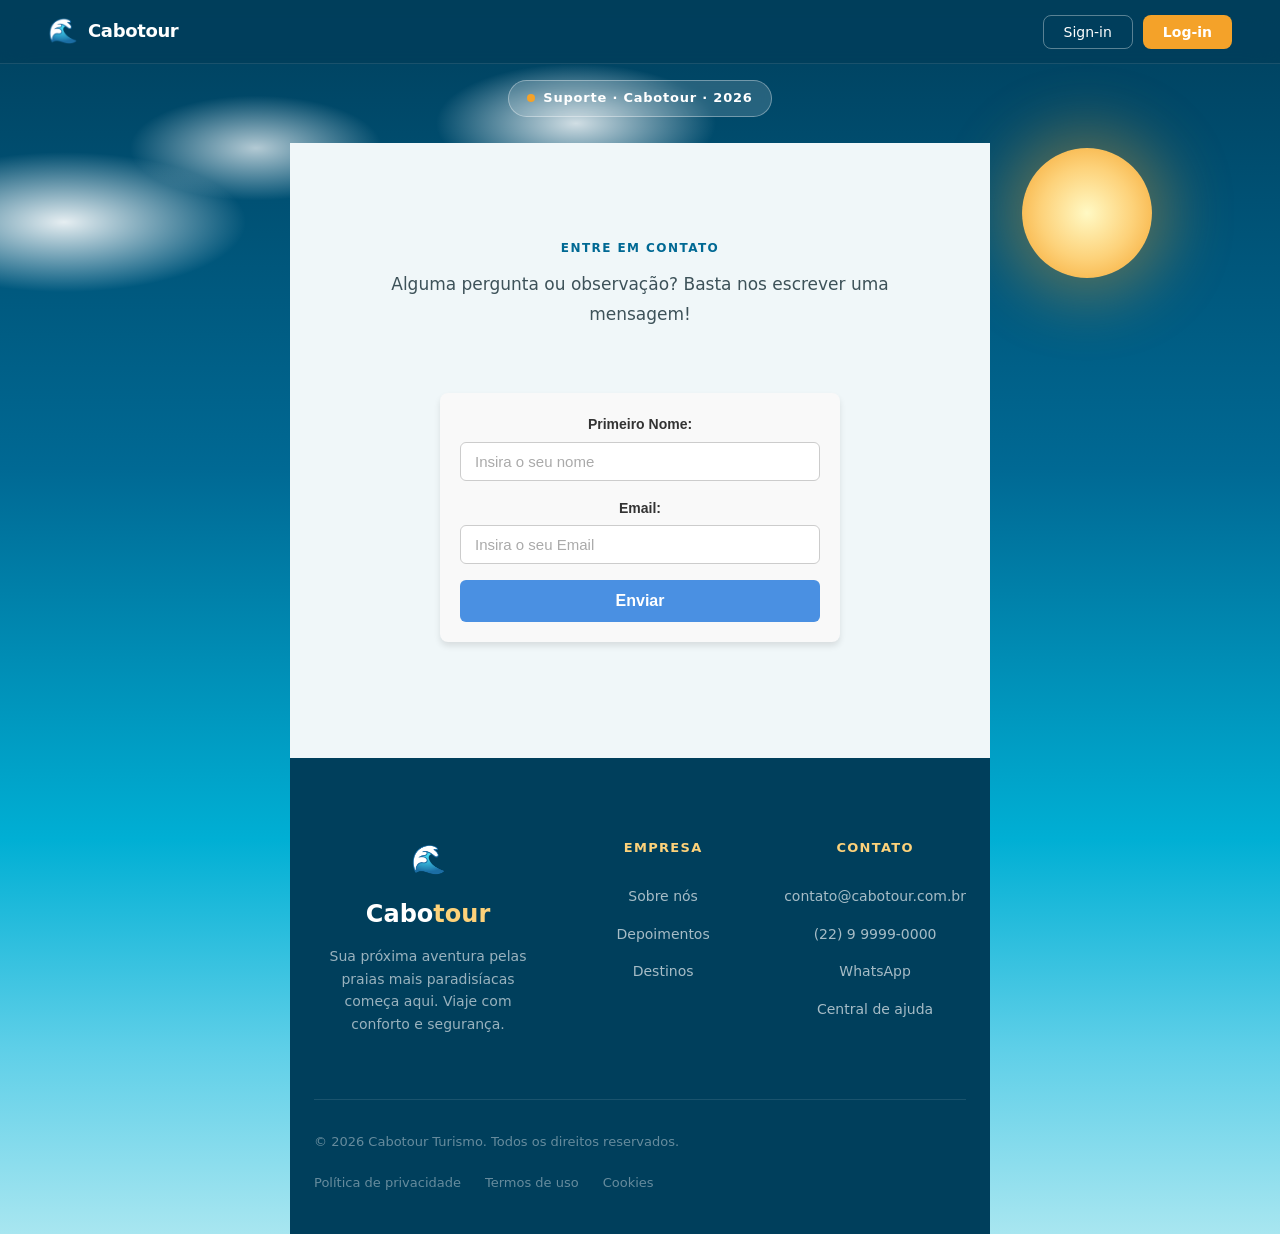
==== commit ba34a97f: "Unlinked PromoPage from the other websites." ====
--- a/Protótipo Alta Fidelidade/Contatos/index.html
+++ b/Protótipo Alta Fidelidade/Contatos/index.html
@@ -8,7 +8,7 @@
 </head>
 <body>
   <nav>
-  <a class="nav-logo" href="/Protótipo Alta Fidelidade/Cabotour/index.html">
+  <a class="nav-logo" href="https://cabotour.up.railway.app">
     <span class="nav-logo-icon" aria-hidden="true">🌊</span>
     <span class="nav-brand">Cabotour</span>
   </a>
@@ -69,8 +69,7 @@
       <div>
         <div class="foot-col-title">Empresa</div>
         <ul class="foot-links">
-          <li><a href="/Protótipo Alta Fidelidade/Sobre/index.html">Sobre nós</a></li>
-          <li><a href="/Protótipo Alta Fidelidade/PromoPage/index.html">Promoções</a></li>
+          <li><a href="https://cabotoursobre-production.up.railway.app">Sobre nós</a></li>
           <li><a href="#">Depoimentos</a></li>
           <li><a href="#">Destinos</a></li>
         </ul>
